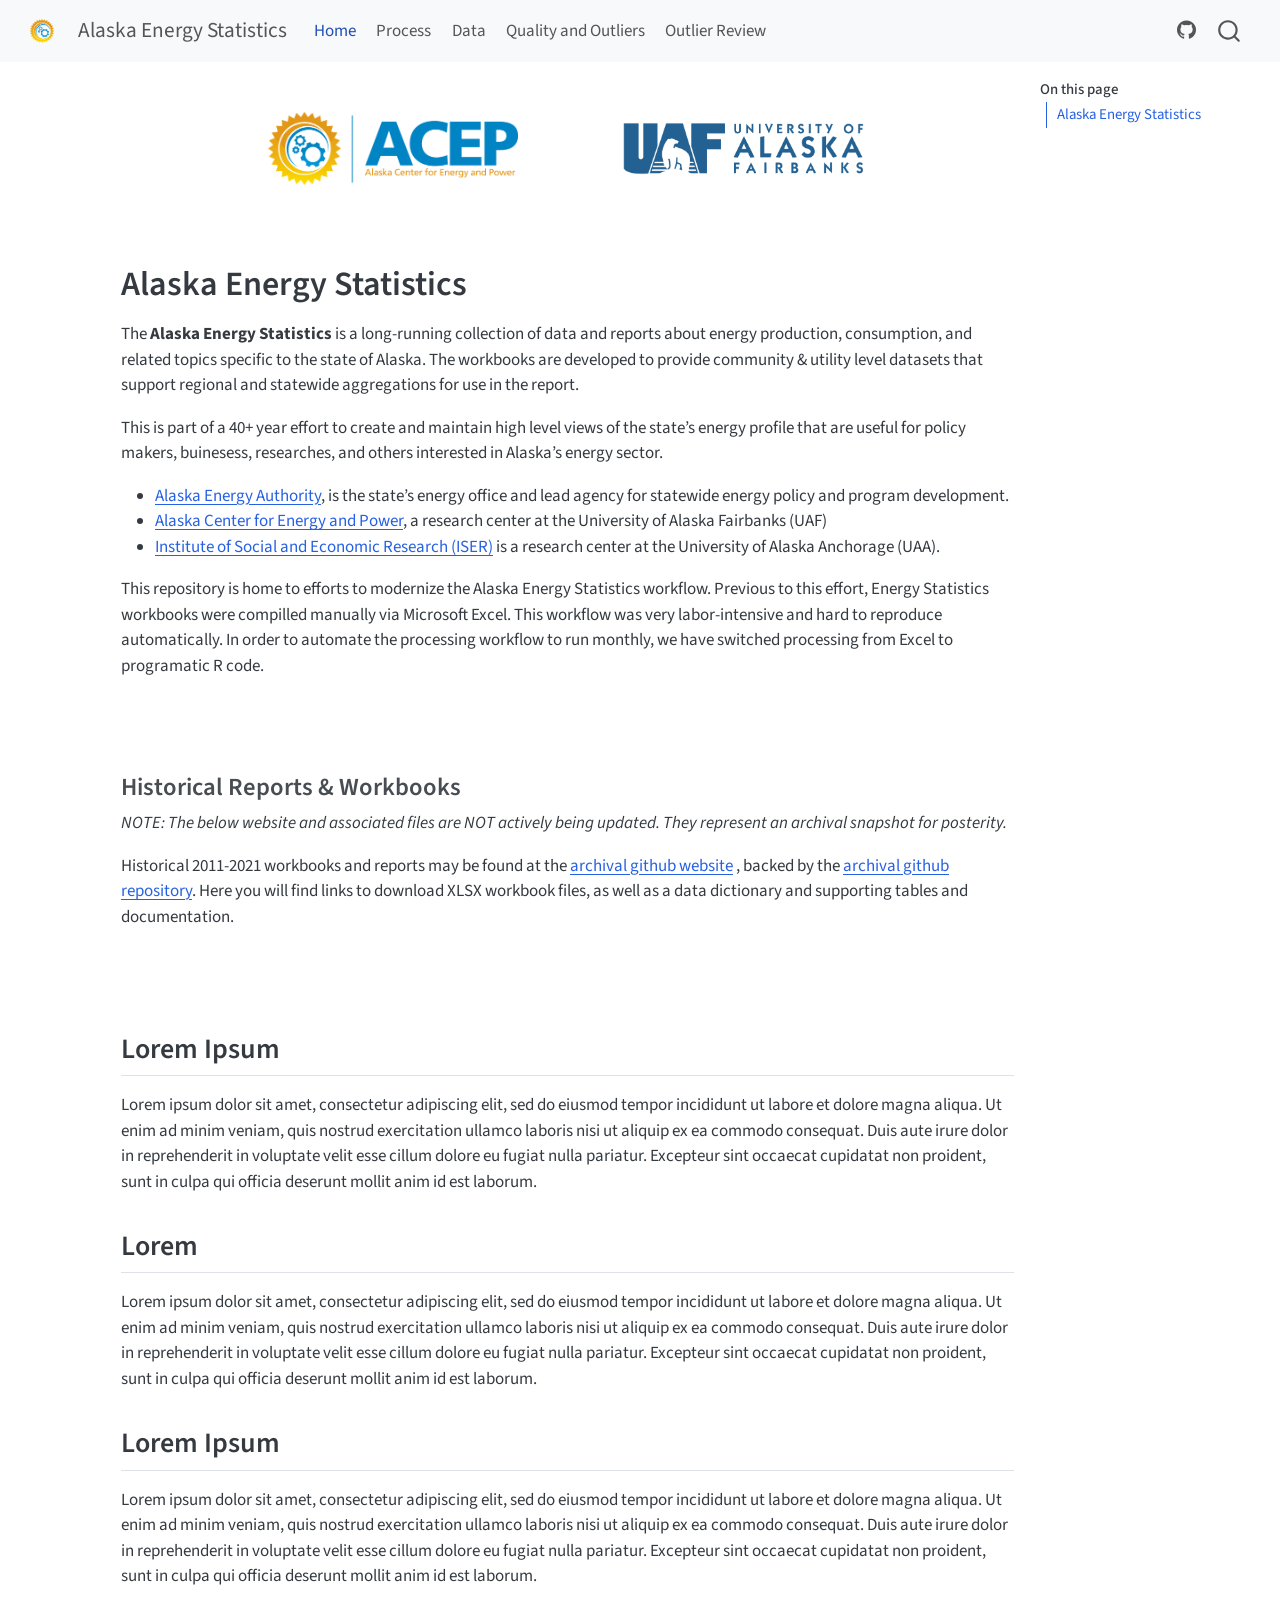
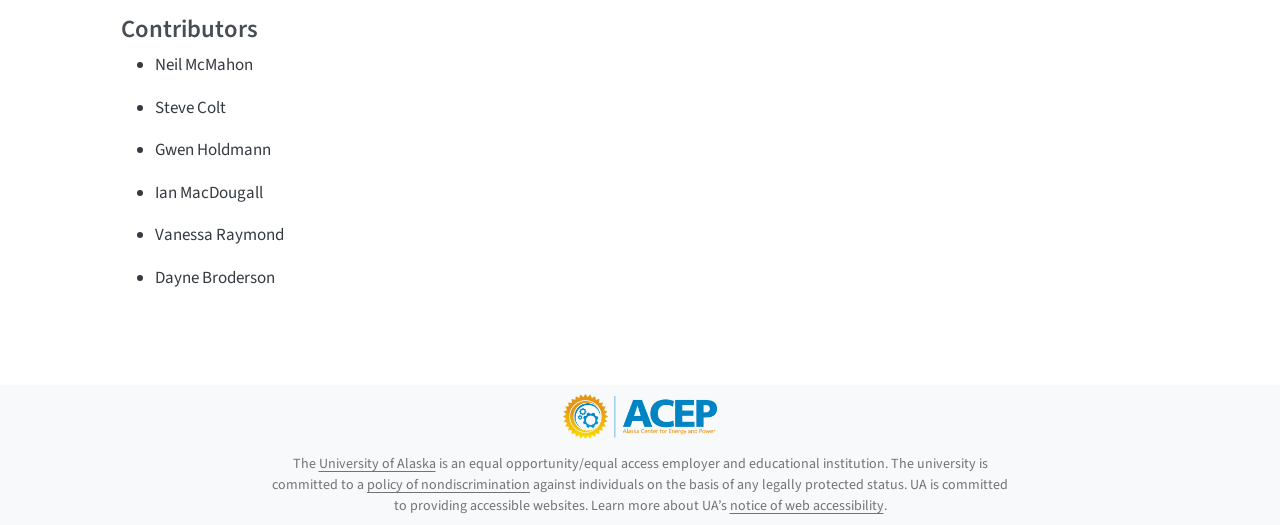
==== index.html @ 4572c3af "Built site for gh-pages" ====
<!DOCTYPE html>
<html xmlns="http://www.w3.org/1999/xhtml" lang="en" xml:lang="en"><head>

<meta charset="utf-8">
<meta name="generator" content="quarto-1.10.18">

<meta name="viewport" content="width=device-width, initial-scale=1.0, user-scalable=yes">


<title>Alaska Energy Statistics</title>
<style>
/* Default styles provided by pandoc.
** See https://pandoc.org/MANUAL.html#variables-for-html for config info.
*/
span.smallcaps{font-variant: small-caps;}
div.columns{display: flex; gap: 1.5em;}
div.column{flex: auto;}
@media screen {
div.columns{gap: min(4vw, 1.5em);}
div.column{overflow-x: auto;}
}
div.hanging-indent{margin-left: 1.5em; text-indent: -1.5em;}
ul.task-list{list-style: none;}
ul.task-list li input[type="checkbox"] {
  width: 0.8em;
  margin: 0 0.8em 0.2em -1em; /* quarto-specific, see https://github.com/quarto-dev/quarto-cli/issues/4556 */ 
  vertical-align: middle;
}
</style>


<script src="site_libs/quarto-nav/quarto-nav.js"></script>
<script src="site_libs/quarto-nav/headroom.min.js"></script>
<script src="site_libs/clipboard/clipboard.min.js"></script>
<script src="site_libs/quarto-search/autocomplete.umd.js"></script>
<script src="site_libs/quarto-search/fuse.min.js"></script>
<script src="site_libs/quarto-search/quarto-search.js"></script>
<meta name="quarto:offset" content="./">
<link href="./images/favicon.png" rel="icon" type="image/png">
<script src="site_libs/quarto-html/quarto.js" type="module"></script>
<script src="site_libs/quarto-html/tabsets/tabsets.js" type="module"></script>
<script src="site_libs/quarto-html/popper.min.js"></script>
<script src="site_libs/quarto-html/tippy.umd.min.js"></script>
<script src="site_libs/quarto-html/anchor.min.js"></script>
<link href="site_libs/quarto-html/tippy.css" rel="stylesheet">
<link href="site_libs/quarto-html/quarto-syntax-highlighting-64a204ab8560d761af7679ceaba22944.css" rel="stylesheet" id="quarto-text-highlighting-styles">
<script src="site_libs/bootstrap/bootstrap.min.js"></script>
<link href="site_libs/bootstrap/bootstrap-icons.css" rel="stylesheet">
<link href="site_libs/bootstrap/bootstrap-39f5b89c9ba49424164e1003a45898bf.min.css" rel="stylesheet" append-hash="true" id="quarto-bootstrap" data-mode="light">
<script id="quarto-search-options" type="application/json">{
  "location": "navbar",
  "copy-button": false,
  "collapse-after": 3,
  "panel-placement": "end",
  "type": "overlay",
  "limit": 50,
  "keyboard-shortcut": [
    "f",
    "/",
    "s"
  ],
  "show-item-context": false,
  "language": {
    "search-no-results-text": "No results",
    "search-matching-documents-text": "matching documents",
    "search-copy-link-title": "Copy link to search",
    "search-hide-matches-text": "Hide additional matches",
    "search-more-match-text": "more match in this document",
    "search-more-matches-text": "more matches in this document",
    "search-clear-button-title": "Clear",
    "search-text-placeholder": "",
    "search-detached-cancel-button-title": "Cancel",
    "search-submit-button-title": "Submit",
    "search-label": "Search"
  }
}</script>


<link rel="stylesheet" href="styles.css">
</head>

<body class="nav-fixed quarto-light">

<div id="quarto-search-results"></div>
  <header id="quarto-header" class="headroom fixed-top">
    <nav class="navbar navbar-expand-lg " data-bs-theme="dark">
      <div class="navbar-container container-fluid">
      <div class="navbar-brand-container mx-auto">
    <a href="./index.html" class="navbar-brand navbar-brand-logo">
    <img src="./images/acep_logo_cog.png" alt="" class="navbar-logo light-content">
    <img src="./images/acep_logo_cog.png" alt="" class="navbar-logo dark-content">
    </a>
    <a class="navbar-brand" href="./index.html">
    <span class="navbar-title">Alaska Energy Statistics</span>
    </a>
  </div>
            <div id="quarto-search" class="" title="Search"></div>
          <button class="navbar-toggler" type="button" data-bs-toggle="collapse" data-bs-target="#navbarCollapse" aria-controls="navbarCollapse" role="menu" aria-expanded="false" aria-label="Toggle navigation" onclick="if (window.quartoToggleHeadroom) { window.quartoToggleHeadroom(); }">
  <span class="navbar-toggler-icon"></span>
</button>
          <div class="collapse navbar-collapse" id="navbarCollapse">
            <ul class="navbar-nav navbar-nav-scroll me-auto">
  <li class="nav-item">
    <a class="nav-link active" href="./index.html" aria-current="page"> 
<span class="menu-text">Home</span></a>
  </li>  
  <li class="nav-item">
    <a class="nav-link" href="./process.html"> 
<span class="menu-text">Process</span></a>
  </li>  
  <li class="nav-item">
    <a class="nav-link" href="./data.html"> 
<span class="menu-text">Data</span></a>
  </li>  
  <li class="nav-item">
    <a class="nav-link" href="./quality_and_outliers.html"> 
<span class="menu-text">Quality and Outliers</span></a>
  </li>  
  <li class="nav-item">
    <a class="nav-link" href="./outlier_review.html"> 
<span class="menu-text">Outlier Review</span></a>
  </li>  
</ul>
            <ul class="navbar-nav navbar-nav-scroll ms-auto">
  <li class="nav-item compact">
    <a class="nav-link" href="https://github.com/acep-uaf/ak-energy-statistics"> <i class="bi bi-github" role="img" aria-label="GitHub">
</i> 
<span class="menu-text"></span></a>
  </li>  
</ul>
          </div> <!-- /navcollapse -->
            <div class="quarto-navbar-tools">
</div>
      </div> <!-- /container-fluid -->
    </nav>
</header>
<!-- content -->
<div id="quarto-content" class="quarto-container page-columns page-rows-contents page-layout-article page-navbar">
<!-- sidebar -->
<!-- margin-sidebar -->
    <div id="quarto-margin-sidebar" class="sidebar margin-sidebar">
        <nav id="TOC" role="doc-toc" class="toc-active">
    <h2 id="toc-title">On this page</h2>
   
  <ul>
  <li><a href="#alaska-energy-statistics" id="toc-alaska-energy-statistics" class="nav-link active" data-scroll-target="#alaska-energy-statistics">Alaska Energy Statistics</a>
  <ul class="collapse">
  <li><a href="#historical-reports-workbooks" id="toc-historical-reports-workbooks" class="nav-link" data-scroll-target="#historical-reports-workbooks">Historical Reports &amp; Workbooks</a></li>
  <li><a href="#lorem-ipsum" id="toc-lorem-ipsum" class="nav-link" data-scroll-target="#lorem-ipsum">Lorem Ipsum</a></li>
  <li><a href="#lorem" id="toc-lorem" class="nav-link" data-scroll-target="#lorem">Lorem</a></li>
  <li><a href="#lorem-ipsum-1" id="toc-lorem-ipsum-1" class="nav-link" data-scroll-target="#lorem-ipsum-1">Lorem Ipsum</a>
  <ul class="collapse">
  <li><a href="#contributors" id="toc-contributors" class="nav-link" data-scroll-target="#contributors">Contributors</a></li>
  </ul></li>
  </ul></li>
  </ul>
</nav>
    </div>
<!-- main -->
<main class="content" id="quarto-document-content"><header id="title-block-header" class="quarto-title-block"></header>




<!-- ---
title: "Alaska Energy Statistics"
# subtitle: "Energy Statistics"
--- -->
<!-- <center><a href="https://www.uaf.edu/acep/" target="_blank"><img src="images/acep_logo.png" alt="Alaska Center for Energy and Power logo" width="300px"/></a></center>
<br>
<center><a href="https://www.uaf.edu/" target="_blank"><img src="images/uaf_logo.png" alt="University of Alaska Fairbanks logo" width="300px"/></a></center> -->
<div style="display: flex; justify-content: center; align-items: center; gap: 100px; flex-wrap: wrap; margin: 20px 0;">
<a href="https://www.uaf.edu/acep/" target="_blank" style="display: inline-block; border: none; text-decoration: none;"><img src="images/acep_logo.png" alt="Alaska Center for Energy and Power logo" width="250px" style="display: block;"></a><a href="https://www.uaf.edu/" target="_blank" style="display: inline-block; border: none; text-decoration: none;"><img src="images/uaf_logo.png" alt="University of Alaska Fairbanks logo" width="250px" style="display: block;"></a>
</div>
<p><br></p>
<section id="alaska-energy-statistics" class="level1">
<h1>Alaska Energy Statistics</h1>
<p>The <strong>Alaska Energy Statistics</strong> is a long-running collection of data and reports about energy production, consumption, and related topics specific to the state of Alaska. The workbooks are developed to provide community &amp; utility level datasets that support regional and statewide aggregations for use in the report.</p>
<p>This is part of a 40+ year effort to create and maintain high level views of the state’s energy profile that are useful for policy makers, buinesess, researches, and others interested in Alaska’s energy sector.</p>
<ul>
<li><a href="https://www.akenergyauthority.org/">Alaska Energy Authority</a>, is the state’s energy office and lead agency for statewide energy policy and program development.</li>
<li><a href="https://uaf.edu/acep">Alaska Center for Energy and Power</a>, a research center at the University of Alaska Fairbanks (UAF)</li>
<li><a href="https://iseralaska.org/">Institute of Social and Economic Research (ISER)</a> is a research center at the University of Alaska Anchorage (UAA).</li>
</ul>
<p>This repository is home to efforts to modernize the Alaska Energy Statistics workflow. Previous to this effort, Energy Statistics workbooks were compilled manually via Microsoft Excel. This workflow was very labor-intensive and hard to reproduce automatically. In order to automate the processing workflow to run monthly, we have switched processing from Excel to programatic R code.</p>
<p><br> <br></p>
<section id="historical-reports-workbooks" class="level3">
<h3 class="anchored" data-anchor-id="historical-reports-workbooks">Historical Reports &amp; Workbooks</h3>
<p><em>NOTE: The below website and associated files are NOT actively being updated. They represent an archival snapshot for posterity.</em></p>
<p>Historical 2011-2021 workbooks and reports may be found at the <a href="https://acep-uaf.github.io/ak-energy-statistics-2011_2021/">archival github website</a> , backed by the <a href="https://github.com/acep-uaf/ak-energy-statistics-2011_2021">archival github repository</a>. Here you will find links to download XLSX workbook files, as well as a data dictionary and supporting tables and documentation.</p>
<p><br> <br></p>
</section>
<section id="lorem-ipsum" class="level2">
<h2 class="anchored" data-anchor-id="lorem-ipsum">Lorem Ipsum</h2>
<p>Lorem ipsum dolor sit amet, consectetur adipiscing elit, sed do eiusmod tempor incididunt ut labore et dolore magna aliqua. Ut enim ad minim veniam, quis nostrud exercitation ullamco laboris nisi ut aliquip ex ea commodo consequat. Duis aute irure dolor in reprehenderit in voluptate velit esse cillum dolore eu fugiat nulla pariatur. Excepteur sint occaecat cupidatat non proident, sunt in culpa qui officia deserunt mollit anim id est laborum.</p>
</section>
<section id="lorem" class="level2">
<h2 class="anchored" data-anchor-id="lorem">Lorem</h2>
<p>Lorem ipsum dolor sit amet, consectetur adipiscing elit, sed do eiusmod tempor incididunt ut labore et dolore magna aliqua. Ut enim ad minim veniam, quis nostrud exercitation ullamco laboris nisi ut aliquip ex ea commodo consequat. Duis aute irure dolor in reprehenderit in voluptate velit esse cillum dolore eu fugiat nulla pariatur. Excepteur sint occaecat cupidatat non proident, sunt in culpa qui officia deserunt mollit anim id est laborum.</p>
</section>
<section id="lorem-ipsum-1" class="level2">
<h2 class="anchored" data-anchor-id="lorem-ipsum-1">Lorem Ipsum</h2>
<p>Lorem ipsum dolor sit amet, consectetur adipiscing elit, sed do eiusmod tempor incididunt ut labore et dolore magna aliqua. Ut enim ad minim veniam, quis nostrud exercitation ullamco laboris nisi ut aliquip ex ea commodo consequat. Duis aute irure dolor in reprehenderit in voluptate velit esse cillum dolore eu fugiat nulla pariatur. Excepteur sint occaecat cupidatat non proident, sunt in culpa qui officia deserunt mollit anim id est laborum.</p>
<section id="contributors" class="level3">
<h3 class="anchored" data-anchor-id="contributors">Contributors</h3>
<ul>
<li><p>Neil McMahon</p></li>
<li><p>Steve Colt</p></li>
<li><p>Gwen Holdmann</p></li>
<li><p>Ian MacDougall</p></li>
<li><p>Vanessa Raymond</p></li>
<li><p>Dayne Broderson</p></li>
</ul>


</section>
</section>
</section>

</main> <!-- /main -->
<script id="quarto-html-after-body" type="application/javascript">
  window.document.addEventListener("DOMContentLoaded", function (event) {
    const icon = "";
    const anchorJS = new window.AnchorJS();
    anchorJS.options = {
      placement: 'right',
      icon: icon
    };
    anchorJS.add('.anchored');
    const isCodeAnnotation = (el) => {
      for (const clz of el.classList) {
        if (clz.startsWith('code-annotation-')) {                     
          return true;
        }
      }
      return false;
    }
    const onCopySuccess = function(e) {
      // button target
      const button = e.trigger;
      // don't keep focus
      button.blur();
      // flash "checked"
      button.classList.add('code-copy-button-checked');
      var currentTitle = button.getAttribute("title");
      button.setAttribute("title", "Copied!");
      let tooltip;
      if (window.bootstrap) {
        button.setAttribute("data-bs-toggle", "tooltip");
        button.setAttribute("data-bs-placement", "left");
        button.setAttribute("data-bs-title", "Copied!");
        tooltip = new bootstrap.Tooltip(button, 
          { trigger: "manual", 
            customClass: "code-copy-button-tooltip",
            offset: [0, -8]});
        tooltip.show();    
      }
      setTimeout(function() {
        if (tooltip) {
          tooltip.hide();
          button.removeAttribute("data-bs-title");
          button.removeAttribute("data-bs-toggle");
          button.removeAttribute("data-bs-placement");
        }
        button.setAttribute("title", currentTitle);
        button.classList.remove('code-copy-button-checked');
      }, 1000);
      // clear code selection
      e.clearSelection();
    }
    const getTextToCopy = function(trigger) {
      const outerScaffold = trigger.parentElement.cloneNode(true);
      const codeEl = outerScaffold.querySelector('code');
      for (const childEl of codeEl.children) {
        if (isCodeAnnotation(childEl)) {
          childEl.remove();
        }
      }
      return codeEl.innerText;
    }
    const clipboard = new window.ClipboardJS('.code-copy-button:not([data-in-quarto-modal])', {
      text: getTextToCopy
    });
    clipboard.on('success', onCopySuccess);
    if (window.document.getElementById('quarto-embedded-source-code-modal')) {
      const clipboardModal = new window.ClipboardJS('.code-copy-button[data-in-quarto-modal]', {
        text: getTextToCopy,
        container: window.document.getElementById('quarto-embedded-source-code-modal')
      });
      clipboardModal.on('success', onCopySuccess);
    }
      var localhostRegex = new RegExp(/^(?:http|https):\/\/localhost\:?[0-9]*\//);
      var mailtoRegex = new RegExp(/^mailto:/);
        var filterRegex = new RegExp("https:\/\/acep-uaf\.github\.io\/ak-energy-statistics\/");
      var isInternal = (href) => {
          return filterRegex.test(href) || localhostRegex.test(href) || mailtoRegex.test(href);
      }
      // Inspect non-navigation links and adorn them if external
     var links = window.document.querySelectorAll('a[href]:not(.nav-link):not(.navbar-brand):not(.toc-action):not(.sidebar-link):not(.sidebar-item-toggle):not(.pagination-link):not(.no-external):not([aria-hidden]):not(.dropdown-item):not(.quarto-navigation-tool):not(.about-link)');
      for (var i=0; i<links.length; i++) {
        const link = links[i];
        if (!isInternal(link.href)) {
          // undo the damage that might have been done by quarto-nav.js in the case of
          // links that we want to consider external
          if (link.dataset.originalHref !== undefined) {
            link.href = link.dataset.originalHref;
          }
        }
      }
    function tippyHover(el, contentFn, onTriggerFn, onUntriggerFn) {
      const config = {
        allowHTML: true,
        maxWidth: 500,
        delay: 100,
        arrow: false,
        appendTo: function(el) {
            return el.parentElement;
        },
        interactive: true,
        interactiveBorder: 10,
        theme: 'quarto',
        placement: 'bottom-start',
      };
      if (contentFn) {
        config.content = contentFn;
      }
      if (onTriggerFn) {
        config.onTrigger = onTriggerFn;
      }
      if (onUntriggerFn) {
        config.onUntrigger = onUntriggerFn;
      }
      window.tippy(el, config); 
    }
    const noterefs = window.document.querySelectorAll('a[role="doc-noteref"]');
    for (var i=0; i<noterefs.length; i++) {
      const ref = noterefs[i];
      tippyHover(ref, function() {
        // use id or data attribute instead here
        let href = ref.getAttribute('data-footnote-href') || ref.getAttribute('href');
        try { href = new URL(href).hash; } catch {}
        const id = href.replace(/^#\/?/, "");
        const note = window.document.getElementById(id);
        if (note) {
          return note.innerHTML;
        } else {
          return "";
        }
      });
    }
    const xrefs = window.document.querySelectorAll('a.quarto-xref');
    const processXRef = (id, note) => {
      // Strip column container classes
      const stripColumnClz = (el) => {
        el.classList.remove("page-full", "page-columns");
        if (el.children) {
          for (const child of el.children) {
            stripColumnClz(child);
          }
        }
      }
      stripColumnClz(note)
      if (id === null || id.startsWith('sec-')) {
        // Special case sections, only their first couple elements
        const container = document.createElement("div");
        if (note.children && note.children.length > 2) {
          container.appendChild(note.children[0].cloneNode(true));
          for (let i = 1; i < note.children.length; i++) {
            const child = note.children[i];
            if (child.tagName === "P" && child.innerText === "") {
              continue;
            } else {
              container.appendChild(child.cloneNode(true));
              break;
            }
          }
          if (window.Quarto?.typesetMath) {
            window.Quarto.typesetMath(container);
          }
          return container.innerHTML
        } else {
          if (window.Quarto?.typesetMath) {
            window.Quarto.typesetMath(note);
          }
          return note.innerHTML;
        }
      } else {
        // Remove any anchor links if they are present
        const anchorLink = note.querySelector('a.anchorjs-link');
        if (anchorLink) {
          anchorLink.remove();
        }
        if (window.Quarto?.typesetMath) {
          window.Quarto.typesetMath(note);
        }
        if (note.classList.contains("callout")) {
          return note.outerHTML;
        } else {
          return note.innerHTML;
        }
      }
    }
    for (var i=0; i<xrefs.length; i++) {
      const xref = xrefs[i];
      tippyHover(xref, undefined, function(instance) {
        instance.disable();
        let url = xref.getAttribute('href');
        let hash = undefined; 
        if (url.startsWith('#')) {
          hash = url;
        } else {
          try { hash = new URL(url).hash; } catch {}
        }
        if (hash) {
          const id = hash.replace(/^#\/?/, "");
          const note = window.document.getElementById(id);
          if (note !== null) {
            try {
              const html = processXRef(id, note.cloneNode(true));
              instance.setContent(html);
            } finally {
              instance.enable();
              instance.show();
            }
          } else {
            // See if we can fetch this
            fetch(url.split('#')[0])
            .then(res => res.text())
            .then(html => {
              const parser = new DOMParser();
              const htmlDoc = parser.parseFromString(html, "text/html");
              const note = htmlDoc.getElementById(id);
              if (note !== null) {
                const html = processXRef(id, note);
                instance.setContent(html);
              } 
            }).finally(() => {
              instance.enable();
              instance.show();
            });
          }
        } else {
          // See if we can fetch a full url (with no hash to target)
          // This is a special case and we should probably do some content thinning / targeting
          fetch(url)
          .then(res => res.text())
          .then(html => {
            const parser = new DOMParser();
            const htmlDoc = parser.parseFromString(html, "text/html");
            const note = htmlDoc.querySelector('main.content');
            if (note !== null) {
              // This should only happen for chapter cross references
              // (since there is no id in the URL)
              // remove the first header
              if (note.children.length > 0 && note.children[0].tagName === "HEADER") {
                note.children[0].remove();
              }
              const html = processXRef(null, note);
              instance.setContent(html);
            } 
          }).finally(() => {
            instance.enable();
            instance.show();
          });
        }
      }, function(instance) {
      });
    }
        let selectedAnnoteEl;
        const selectorForAnnotation = ( cell, annotation) => {
          let cellAttr = 'data-code-cell="' + cell + '"';
          let lineAttr = 'data-code-annotation="' +  annotation + '"';
          const selector = 'span[' + cellAttr + '][' + lineAttr + ']';
          return selector;
        }
        const selectCodeLines = (annoteEl) => {
          const doc = window.document;
          const targetCell = annoteEl.getAttribute("data-target-cell");
          const targetAnnotation = annoteEl.getAttribute("data-target-annotation");
          const annoteSpan = window.document.querySelector(selectorForAnnotation(targetCell, targetAnnotation));
          const lines = annoteSpan.getAttribute("data-code-lines").split(",");
          const lineIds = lines.map((line) => {
            return targetCell + "-" + line;
          })
          let top = null;
          let height = null;
          let parent = null;
          if (lineIds.length > 0) {
              //compute the position of the single el (top and bottom and make a div)
              const el = window.document.getElementById(lineIds[0]);
              top = el.offsetTop;
              height = el.offsetHeight;
              parent = el.parentElement.parentElement;
            if (lineIds.length > 1) {
              const lastEl = window.document.getElementById(lineIds[lineIds.length - 1]);
              const bottom = lastEl.offsetTop + lastEl.offsetHeight;
              height = bottom - top;
            }
            if (top !== null && height !== null && parent !== null) {
              // cook up a div (if necessary) and position it 
              let div = window.document.getElementById("code-annotation-line-highlight");
              if (div === null) {
                div = window.document.createElement("div");
                div.setAttribute("id", "code-annotation-line-highlight");
                div.style.position = 'absolute';
                parent.appendChild(div);
              }
              div.style.top = top - 2 + "px";
              div.style.height = height + 4 + "px";
              div.style.left = 0;
              let gutterDiv = window.document.getElementById("code-annotation-line-highlight-gutter");
              if (gutterDiv === null) {
                gutterDiv = window.document.createElement("div");
                gutterDiv.setAttribute("id", "code-annotation-line-highlight-gutter");
                gutterDiv.style.position = 'absolute';
                const codeCell = window.document.getElementById(targetCell);
                const gutter = codeCell.querySelector('.code-annotation-gutter');
                gutter.appendChild(gutterDiv);
              }
              gutterDiv.style.top = top - 2 + "px";
              gutterDiv.style.height = height + 4 + "px";
            }
            selectedAnnoteEl = annoteEl;
          }
        };
        const unselectCodeLines = () => {
          const elementsIds = ["code-annotation-line-highlight", "code-annotation-line-highlight-gutter"];
          elementsIds.forEach((elId) => {
            const div = window.document.getElementById(elId);
            if (div) {
              div.remove();
            }
          });
          selectedAnnoteEl = undefined;
        };
          // Handle positioning of the toggle
      window.addEventListener(
        "resize",
        throttle(() => {
          elRect = undefined;
          if (selectedAnnoteEl) {
            selectCodeLines(selectedAnnoteEl);
          }
        }, 10)
      );
      function throttle(fn, ms) {
      let throttle = false;
      let timer;
        return (...args) => {
          if(!throttle) { // first call gets through
              fn.apply(this, args);
              throttle = true;
          } else { // all the others get throttled
              if(timer) clearTimeout(timer); // cancel #2
              timer = setTimeout(() => {
                fn.apply(this, args);
                timer = throttle = false;
              }, ms);
          }
        };
      }
        // Attach click handler to the DT
        const annoteDls = window.document.querySelectorAll('dt[data-target-cell]');
        for (const annoteDlNode of annoteDls) {
          annoteDlNode.addEventListener('click', (event) => {
            const clickedEl = event.target;
            if (clickedEl !== selectedAnnoteEl) {
              unselectCodeLines();
              const activeEl = window.document.querySelector('dt[data-target-cell].code-annotation-active');
              if (activeEl) {
                activeEl.classList.remove('code-annotation-active');
              }
              selectCodeLines(clickedEl);
              clickedEl.classList.add('code-annotation-active');
            } else {
              // Unselect the line
              unselectCodeLines();
              clickedEl.classList.remove('code-annotation-active');
            }
          });
        }
    const findCites = (el) => {
      const parentEl = el.parentElement;
      if (parentEl) {
        const cites = parentEl.dataset.cites;
        if (cites) {
          return {
            el,
            cites: cites.split(' ')
          };
        } else {
          return findCites(el.parentElement)
        }
      } else {
        return undefined;
      }
    };
    var bibliorefs = window.document.querySelectorAll('a[role="doc-biblioref"]');
    for (var i=0; i<bibliorefs.length; i++) {
      const ref = bibliorefs[i];
      const citeInfo = findCites(ref);
      if (citeInfo) {
        tippyHover(citeInfo.el, function() {
          var popup = window.document.createElement('div');
          citeInfo.cites.forEach(function(cite) {
            var citeDiv = window.document.createElement('div');
            citeDiv.classList.add('hanging-indent');
            citeDiv.classList.add('csl-entry');
            var biblioDiv = window.document.getElementById('ref-' + cite);
            if (biblioDiv) {
              citeDiv.innerHTML = biblioDiv.innerHTML;
            }
            popup.appendChild(citeDiv);
          });
          return popup.innerHTML;
        });
      }
    }
  });
  </script>
</div> <!-- /content -->
<footer class="footer">
  <div class="nav-footer">
    <div class="nav-footer-left">
      &nbsp;
    </div>   
    <div class="nav-footer-center">
<div style="margin-bottom: 15px;">
<p><a href="https://www.uaf.edu/acep/" target="_blank"> <img src="images/acep_logo.png" alt="ACEP Logo" style="height: 45px; display: inline-block;"> </a></p>
</div>
<p>The <a href="https://www.alaska.edu/alaska/">University of Alaska</a> is an equal opportunity/equal access employer and educational institution. The university is committed to a <a href="https://www.alaska.edu/nondiscrimination/">policy of nondiscrimination</a> against individuals on the basis of any legally protected status. UA is committed to providing accessible websites. Learn more about UA’s <a href="https://www.alaska.edu/webaccessibility/?pk_vid=81df806589ed5ce517842767050a30e1">notice of web accessibility</a>.</p>
</div>
    <div class="nav-footer-right">
      &nbsp;
    </div>
  </div>
</footer>




</body></html>
---- site_libs/quarto-html/tippy.css ----
.tippy-box[data-animation=fade][data-state=hidden]{opacity:0}[data-tippy-root]{max-width:calc(100vw - 10px)}.tippy-box{position:relative;background-color:#333;color:#fff;border-radius:4px;font-size:14px;line-height:1.4;white-space:normal;outline:0;transition-property:transform,visibility,opacity}.tippy-box[data-placement^=top]>.tippy-arrow{bottom:0}.tippy-box[data-placement^=top]>.tippy-arrow:before{bottom:-7px;left:0;border-width:8px 8px 0;border-top-color:initial;transform-origin:center top}.tippy-box[data-placement^=bottom]>.tippy-arrow{top:0}.tippy-box[data-placement^=bottom]>.tippy-arrow:before{top:-7px;left:0;border-width:0 8px 8px;border-bottom-color:initial;transform-origin:center bottom}.tippy-box[data-placement^=left]>.tippy-arrow{right:0}.tippy-box[data-placement^=left]>.tippy-arrow:before{border-width:8px 0 8px 8px;border-left-color:initial;right:-7px;transform-origin:center left}.tippy-box[data-placement^=right]>.tippy-arrow{left:0}.tippy-box[data-placement^=right]>.tippy-arrow:before{left:-7px;border-width:8px 8px 8px 0;border-right-color:initial;transform-origin:center right}.tippy-box[data-inertia][data-state=visible]{transition-timing-function:cubic-bezier(.54,1.5,.38,1.11)}.tippy-arrow{width:16px;height:16px;color:#333}.tippy-arrow:before{content:"";position:absolute;border-color:transparent;border-style:solid}.tippy-content{position:relative;padding:5px 9px;z-index:1}
---- site_libs/quarto-html/quarto-syntax-highlighting-64a204ab8560d761af7679ceaba22944.css ----
/* quarto syntax highlight colors */
:root {
  --quarto-hl-ot-color: #003B4F;
  --quarto-hl-at-color: #657422;
  --quarto-hl-ss-color: #20794D;
  --quarto-hl-an-color: #5E5E5E;
  --quarto-hl-fu-color: #4758AB;
  --quarto-hl-st-color: #20794D;
  --quarto-hl-cf-color: #003B4F;
  --quarto-hl-op-color: #5E5E5E;
  --quarto-hl-er-color: #AD0000;
  --quarto-hl-bn-color: #AD0000;
  --quarto-hl-al-color: #AD0000;
  --quarto-hl-va-color: #111111;
  --quarto-hl-bu-color: inherit;
  --quarto-hl-ex-color: inherit;
  --quarto-hl-pp-color: #AD0000;
  --quarto-hl-in-color: #5E5E5E;
  --quarto-hl-vs-color: #20794D;
  --quarto-hl-wa-color: #5E5E5E;
  --quarto-hl-do-color: #5E5E5E;
  --quarto-hl-im-color: #00769E;
  --quarto-hl-ch-color: #20794D;
  --quarto-hl-dt-color: #AD0000;
  --quarto-hl-fl-color: #AD0000;
  --quarto-hl-co-color: #5E5E5E;
  --quarto-hl-cv-color: #5E5E5E;
  --quarto-hl-cn-color: #8f5902;
  --quarto-hl-sc-color: #5E5E5E;
  --quarto-hl-dv-color: #AD0000;
  --quarto-hl-kw-color: #003B4F;
}

/* other quarto variables */
:root {
  --quarto-font-monospace: SFMono-Regular, Menlo, Monaco, Consolas, "Liberation Mono", "Courier New", monospace;
}

/* syntax highlight based on Pandoc's rules */
pre > code.sourceCode > span {
  color: #003B4F;
}

code.sourceCode > span {
  color: #003B4F;
}

div.sourceCode,
div.sourceCode pre.sourceCode {
  color: #003B4F;
}

/* Normal */
code span {
  color: #003B4F;
}

/* Alert */
code span.al {
  color: #AD0000;
  font-style: inherit;
}

/* Annotation */
code span.an {
  color: #5E5E5E;
  font-style: inherit;
}

/* Attribute */
code span.at {
  color: #657422;
  font-style: inherit;
}

/* BaseN */
code span.bn {
  color: #AD0000;
  font-style: inherit;
}

/* BuiltIn */
code span.bu {
  font-style: inherit;
}

/* ControlFlow */
code span.cf {
  color: #003B4F;
  font-weight: bold;
  font-style: inherit;
}

/* Char */
code span.ch {
  color: #20794D;
  font-style: inherit;
}

/* Constant */
code span.cn {
  color: #8f5902;
  font-style: inherit;
}

/* Comment */
code span.co {
  color: #5E5E5E;
  font-style: inherit;
}

/* CommentVar */
code span.cv {
  color: #5E5E5E;
  font-style: italic;
}

/* Documentation */
code span.do {
  color: #5E5E5E;
  font-style: italic;
}

/* DataType */
code span.dt {
  color: #AD0000;
  font-style: inherit;
}

/* DecVal */
code span.dv {
  color: #AD0000;
  font-style: inherit;
}

/* Error */
code span.er {
  color: #AD0000;
  font-style: inherit;
}

/* Extension */
code span.ex {
  font-style: inherit;
}

/* Float */
code span.fl {
  color: #AD0000;
  font-style: inherit;
}

/* Function */
code span.fu {
  color: #4758AB;
  font-style: inherit;
}

/* Import */
code span.im {
  color: #00769E;
  font-style: inherit;
}

/* Information */
code span.in {
  color: #5E5E5E;
  font-style: inherit;
}

/* Keyword */
code span.kw {
  color: #003B4F;
  font-weight: bold;
  font-style: inherit;
}

/* Operator */
code span.op {
  color: #5E5E5E;
  font-style: inherit;
}

/* Other */
code span.ot {
  color: #003B4F;
  font-style: inherit;
}

/* Preprocessor */
code span.pp {
  color: #AD0000;
  font-style: inherit;
}

/* SpecialChar */
code span.sc {
  color: #5E5E5E;
  font-style: inherit;
}

/* SpecialString */
code span.ss {
  color: #20794D;
  font-style: inherit;
}

/* String */
code span.st {
  color: #20794D;
  font-style: inherit;
}

/* Variable */
code span.va {
  color: #111111;
  font-style: inherit;
}

/* VerbatimString */
code span.vs {
  color: #20794D;
  font-style: inherit;
}

/* Warning */
code span.wa {
  color: #5E5E5E;
  font-style: italic;
}

.prevent-inlining {
  content: "</";
}

/*# sourceMappingURL=9d8d5bb603a83b8298b89080a598c93b.css.map */
---- styles.css ----
.navbar-logo {
  padding-right: 20px; /* Adjust this value (e.g., 10px, 20px) to your liking */
}



/* Widen the center column in the footer */
.nav-footer-center {
  flex: 0 0 60% !important;
  max-width: 60% !important;
  text-align: center;
}

/* Shrink the left and right columns in the footer */
.nav-footer-left,
.nav-footer-right {
  flex: 0 0 20% !important;
  max-width: 20% !important;
}
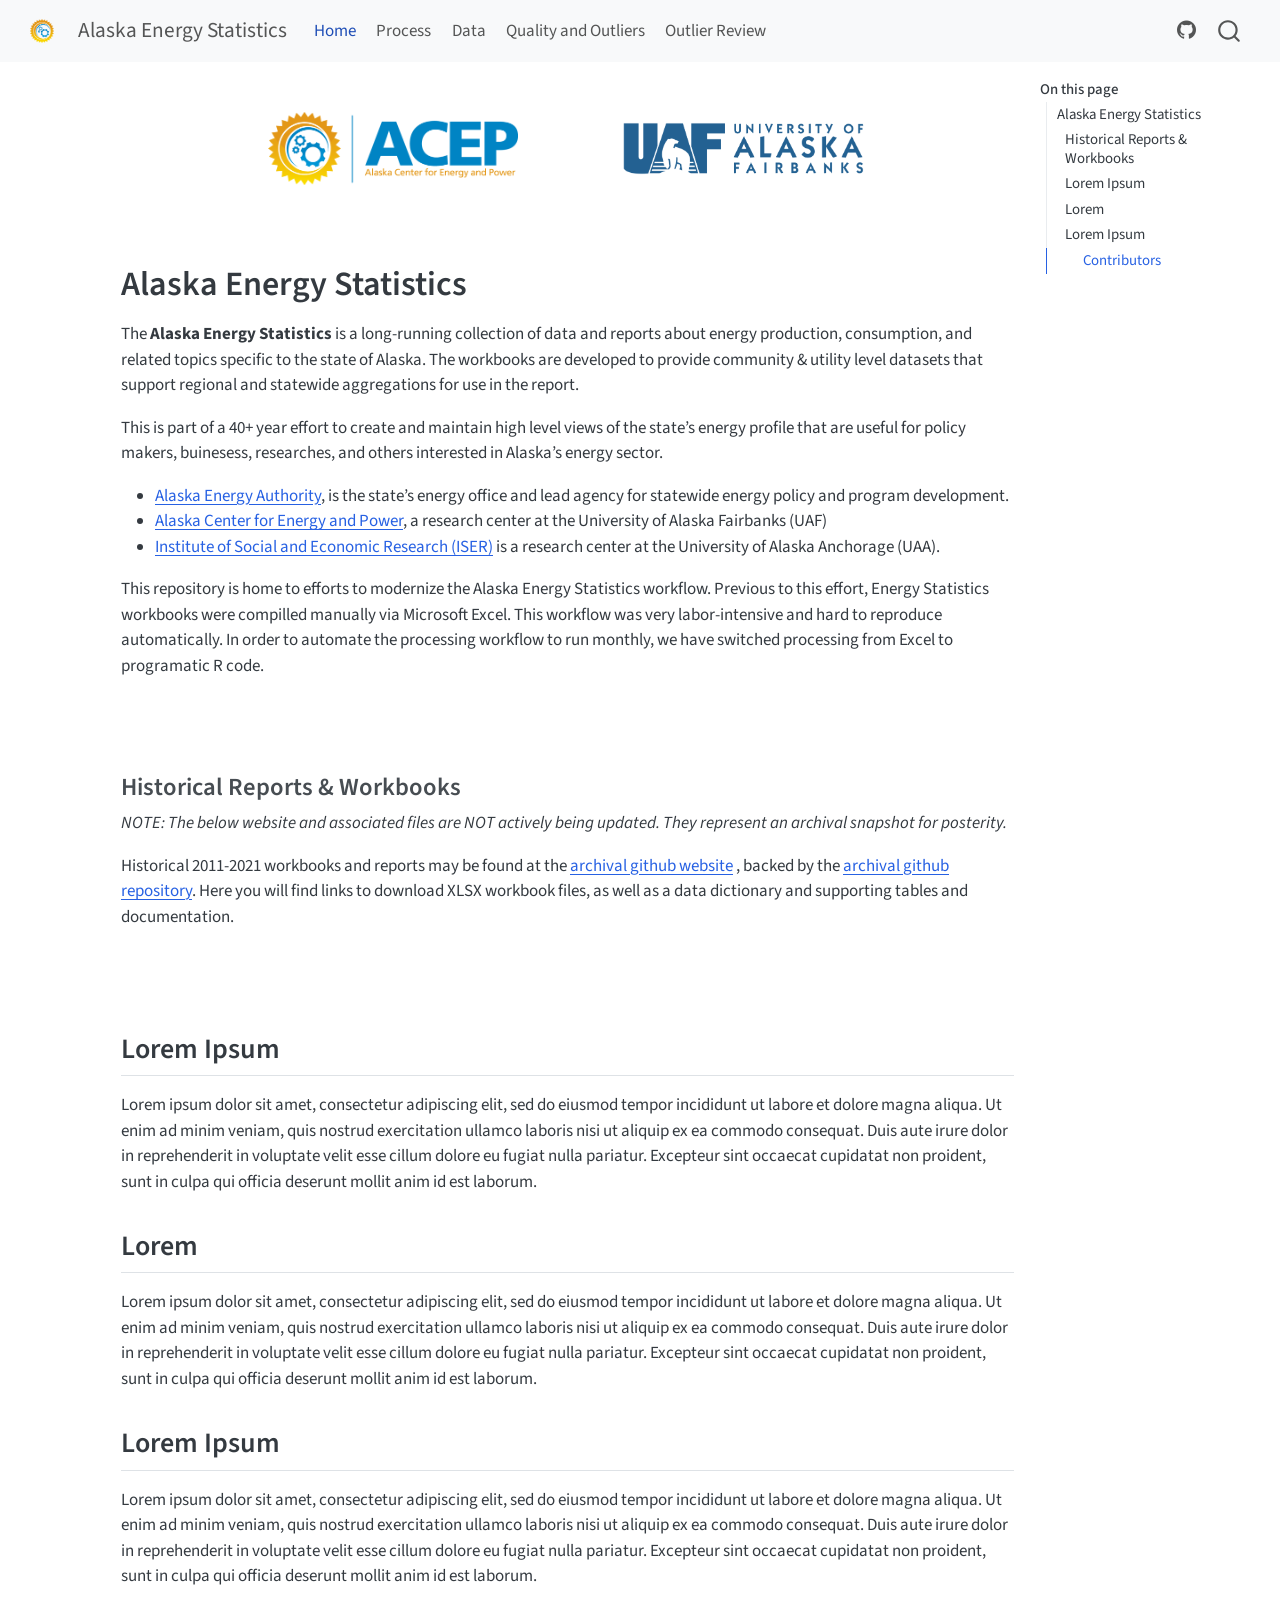
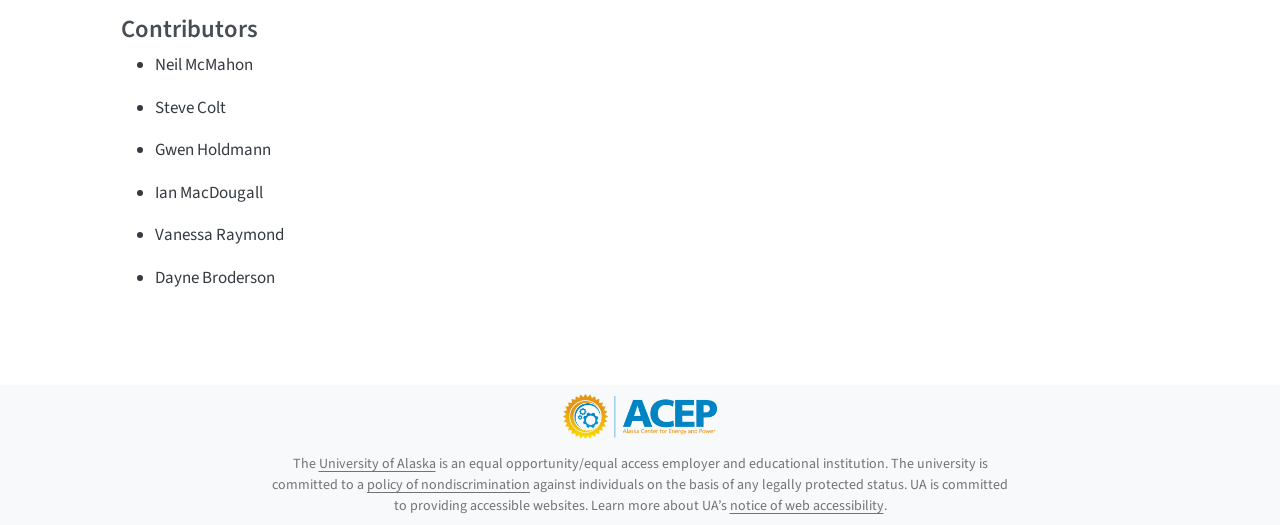
==== commit c353752b: "Built site for gh-pages" ====
--- a/index.html
+++ b/index.html
@@ -2,7 +2,7 @@
 <html xmlns="http://www.w3.org/1999/xhtml" lang="en" xml:lang="en"><head>
 
 <meta charset="utf-8">
-<meta name="generator" content="quarto-1.10.18">
+<meta name="generator" content="quarto-1.11.9">
 
 <meta name="viewport" content="width=device-width, initial-scale=1.0, user-scalable=yes">
 
@@ -39,14 +39,15 @@
 <link href="./images/favicon.png" rel="icon" type="image/png">
 <script src="site_libs/quarto-html/quarto.js" type="module"></script>
 <script src="site_libs/quarto-html/tabsets/tabsets.js" type="module"></script>
+<script src="site_libs/quarto-html/scrollable-regions/scrollable-regions.js" type="module"></script>
 <script src="site_libs/quarto-html/popper.min.js"></script>
 <script src="site_libs/quarto-html/tippy.umd.min.js"></script>
 <script src="site_libs/quarto-html/anchor.min.js"></script>
 <link href="site_libs/quarto-html/tippy.css" rel="stylesheet">
-<link href="site_libs/quarto-html/quarto-syntax-highlighting-64a204ab8560d761af7679ceaba22944.css" rel="stylesheet" id="quarto-text-highlighting-styles">
+<link href="site_libs/quarto-html/quarto-syntax-highlighting-63b5708e65d6cd79cd7618c58d0c21e7.css" rel="stylesheet" id="quarto-text-highlighting-styles">
 <script src="site_libs/bootstrap/bootstrap.min.js"></script>
 <link href="site_libs/bootstrap/bootstrap-icons.css" rel="stylesheet">
-<link href="site_libs/bootstrap/bootstrap-39f5b89c9ba49424164e1003a45898bf.min.css" rel="stylesheet" append-hash="true" id="quarto-bootstrap" data-mode="light">
+<link href="site_libs/bootstrap/bootstrap-15e148191fdf7634db3c3e8212948d60.min.css" rel="stylesheet" append-hash="true" id="quarto-bootstrap" data-mode="light">
 <script id="quarto-search-options" type="application/json">{
   "location": "navbar",
   "copy-button": false,
@@ -79,11 +80,11 @@
 <link rel="stylesheet" href="styles.css">
 </head>
 
-<body class="nav-fixed quarto-light">
+<body class="nav-fixed quarto-light"><a id="quarto-skip-link" class="visually-hidden-focusable" href="#quarto-document-content">Skip to main content</a>
 
 <div id="quarto-search-results"></div>
   <header id="quarto-header" class="headroom fixed-top">
-    <nav class="navbar navbar-expand-lg " data-bs-theme="dark">
+    <nav class="navbar navbar-expand-lg " data-bs-theme="dark" aria-label="Site">
       <div class="navbar-container container-fluid">
       <div class="navbar-brand-container mx-auto">
     <a href="./index.html" class="navbar-brand navbar-brand-logo">
@@ -94,8 +95,7 @@
     <span class="navbar-title">Alaska Energy Statistics</span>
     </a>
   </div>
-            <div id="quarto-search" class="" title="Search"></div>
-          <button class="navbar-toggler" type="button" data-bs-toggle="collapse" data-bs-target="#navbarCollapse" aria-controls="navbarCollapse" role="menu" aria-expanded="false" aria-label="Toggle navigation" onclick="if (window.quartoToggleHeadroom) { window.quartoToggleHeadroom(); }">
+          <button class="navbar-toggler" type="button" data-bs-toggle="collapse" data-bs-target="#navbarCollapse" aria-controls="navbarCollapse" aria-expanded="false" aria-label="Toggle navigation" onclick="if (window.quartoToggleHeadroom) { window.quartoToggleHeadroom(); }">
   <span class="navbar-toggler-icon"></span>
 </button>
           <div class="collapse navbar-collapse" id="navbarCollapse">
@@ -131,6 +131,7 @@
           </div> <!-- /navcollapse -->
             <div class="quarto-navbar-tools">
 </div>
+            <div id="quarto-search" class="" title="Search"></div>
       </div> <!-- /container-fluid -->
     </nav>
 </header>
@@ -139,7 +140,7 @@
 <!-- sidebar -->
 <!-- margin-sidebar -->
     <div id="quarto-margin-sidebar" class="sidebar margin-sidebar">
-        <nav id="TOC" role="doc-toc" class="toc-active">
+        <nav id="TOC" role="doc-toc" aria-labelledby="toc-title" class="toc-active">
     <h2 id="toc-title">On this page</h2>
    
   <ul>
@@ -157,7 +158,7 @@
 </nav>
     </div>
 <!-- main -->
-<main class="content" id="quarto-document-content"><header id="title-block-header" class="quarto-title-block"></header>
+<main class="content" id="quarto-document-content" tabindex="-1"><header id="title-block-header" class="quarto-title-block"></header>
 
 
 
@@ -296,7 +297,8 @@
           return filterRegex.test(href) || localhostRegex.test(href) || mailtoRegex.test(href);
       }
       // Inspect non-navigation links and adorn them if external
-     var links = window.document.querySelectorAll('a[href]:not(.nav-link):not(.navbar-brand):not(.toc-action):not(.sidebar-link):not(.sidebar-item-toggle):not(.pagination-link):not(.no-external):not([aria-hidden]):not(.dropdown-item):not(.quarto-navigation-tool):not(.about-link)');
+      window.quartoDecorateExternalLinks = function (root) {
+     var links = (root || window.document).querySelectorAll('a[href]:not(.nav-link):not(.navbar-brand):not(.toc-action):not(.sidebar-link):not(.sidebar-item-toggle):not(.pagination-link):not(.no-external):not([aria-hidden]):not(.dropdown-item):not(.quarto-navigation-tool):not(.about-link)');
       for (var i=0; i<links.length; i++) {
         const link = links[i];
         if (!isInternal(link.href)) {
@@ -305,8 +307,69 @@
           if (link.dataset.originalHref !== undefined) {
             link.href = link.dataset.originalHref;
           }
-        }
-      }
+          if (!link.classList.contains('no-external-icon')) {
+          }
+        }
+      }
+      };
+      window.quartoDecorateExternalLinks(window.document);
+    // Esc closes the popup (WCAG 1.4.13) and focus leaving both trigger and
+    // popup closes it (WCAG 2.4.11); tippy handles neither for interactive popups.
+    const hideOnEscAndFocusOut = {
+      name: 'hideOnEscAndFocusOut',
+      defaultValue: true,
+      fn(instance) {
+        const dismiss = () => {
+          // A show scheduled by the trigger delay would otherwise reopen it
+          instance.clearDelayTimeouts();
+          instance.hide();
+        };
+        const onKeyDown = (event) => {
+          if (event.key !== 'Escape') {
+            return;
+          }
+          // Keep Esc from also reaching page handlers (e.g. reveal.js overview),
+          // except an open reveal.js slide menu, which Esc should close too.
+          // The menu handles keys only when its keyboard option is on.
+          const menuHandlesEsc = window.Reveal?.getPlugin?.('menu')?.isOpen() &&
+            window.Reveal.getConfig().menu?.keyboard !== false;
+          if (!menuHandlesEsc) {
+            event.stopPropagation();
+          }
+          if (instance.popper.contains(window.document.activeElement)) {
+            // Disabled while refocusing so the focus trigger does not reopen it
+            instance.disable();
+            instance.reference.focus();
+            instance.enable();
+          }
+          dismiss();
+        };
+        const onFocusOut = (event) => {
+          const target = event.relatedTarget;
+          if (target && !instance.reference.contains(target) &&
+              !instance.popper.contains(target)) {
+            dismiss();
+          }
+        };
+        // On the trigger too: a click trigger (code-annotations: select) has no
+        // blur handling. Attached for the instance's lifetime so leaving the
+        // trigger also cancels a show still pending on the trigger delay.
+        instance.reference.addEventListener('focusout', onFocusOut);
+        return {
+          onShow() {
+            window.document.addEventListener('keydown', onKeyDown, true);
+            instance.popper.addEventListener('focusout', onFocusOut);
+          },
+          onHide() {
+            window.document.removeEventListener('keydown', onKeyDown, true);
+            instance.popper.removeEventListener('focusout', onFocusOut);
+          },
+          onDestroy() {
+            instance.reference.removeEventListener('focusout', onFocusOut);
+          },
+        };
+      },
+    };
     function tippyHover(el, contentFn, onTriggerFn, onUntriggerFn) {
       const config = {
         allowHTML: true,
@@ -320,6 +383,7 @@
         interactiveBorder: 10,
         theme: 'quarto',
         placement: 'bottom-start',
+        plugins: [hideOnEscAndFocusOut],
       };
       if (contentFn) {
         config.content = contentFn;
@@ -482,44 +546,54 @@
           const lineIds = lines.map((line) => {
             return targetCell + "-" + line;
           })
-          let top = null;
-          let height = null;
-          let parent = null;
+          // Each band is positioned against its own containing block, which is
+          // not the offsetParent of the lines, so place it from client rects.
+          const placeBand = (band, firstEl, lastEl, codeBlock) => {
+            const container = band.offsetParent;
+            if (container === null) {
+              return;
+            }
+            const containerRect = container.getBoundingClientRect();
+            // Reveal.js scales slides with a transform, so convert client
+            // pixels back to the CSS pixels of the container.
+            const scale = containerRect.height / container.offsetHeight || 1;
+            const firstRect = firstEl.getBoundingClientRect();
+            const lastRect = lastEl.getBoundingClientRect();
+            const top = (firstRect.top - containerRect.top) / scale - container.clientTop + container.scrollTop;
+            const height = (lastRect.bottom - firstRect.top) / scale;
+            band.style.top = top - 2 + "px";
+            band.style.height = height + 4 + "px";
+            if (codeBlock) {
+              // Without the copy button wrapper, the containing block is wider
+              // than the code block, so span the code block explicitly.
+              const blockRect = codeBlock.getBoundingClientRect();
+              band.style.left = (blockRect.left - containerRect.left) / scale - container.clientLeft + container.scrollLeft + "px";
+              band.style.width = blockRect.width / scale + "px";
+            }
+          };
           if (lineIds.length > 0) {
-              //compute the position of the single el (top and bottom and make a div)
-              const el = window.document.getElementById(lineIds[0]);
-              top = el.offsetTop;
-              height = el.offsetHeight;
-              parent = el.parentElement.parentElement;
-            if (lineIds.length > 1) {
-              const lastEl = window.document.getElementById(lineIds[lineIds.length - 1]);
-              const bottom = lastEl.offsetTop + lastEl.offsetHeight;
-              height = bottom - top;
-            }
-            if (top !== null && height !== null && parent !== null) {
-              // cook up a div (if necessary) and position it 
-              let div = window.document.getElementById("code-annotation-line-highlight");
-              if (div === null) {
-                div = window.document.createElement("div");
-                div.setAttribute("id", "code-annotation-line-highlight");
-                div.style.position = 'absolute';
-                parent.appendChild(div);
-              }
-              div.style.top = top - 2 + "px";
-              div.style.height = height + 4 + "px";
-              div.style.left = 0;
-              let gutterDiv = window.document.getElementById("code-annotation-line-highlight-gutter");
-              if (gutterDiv === null) {
-                gutterDiv = window.document.createElement("div");
-                gutterDiv.setAttribute("id", "code-annotation-line-highlight-gutter");
-                gutterDiv.style.position = 'absolute';
-                const codeCell = window.document.getElementById(targetCell);
-                const gutter = codeCell.querySelector('.code-annotation-gutter');
-                gutter.appendChild(gutterDiv);
-              }
-              gutterDiv.style.top = top - 2 + "px";
-              gutterDiv.style.height = height + 4 + "px";
-            }
+            const el = window.document.getElementById(lineIds[0]);
+            const lastEl = window.document.getElementById(lineIds[lineIds.length - 1]);
+            const parent = el.parentElement.parentElement;
+            // cook up a div (if necessary) and position it
+            let div = window.document.getElementById("code-annotation-line-highlight");
+            if (div === null) {
+              div = window.document.createElement("div");
+              div.setAttribute("id", "code-annotation-line-highlight");
+              div.style.position = 'absolute';
+              parent.appendChild(div);
+            }
+            placeBand(div, el, lastEl, parent.closest("div.sourceCode") || parent);
+            let gutterDiv = window.document.getElementById("code-annotation-line-highlight-gutter");
+            if (gutterDiv === null) {
+              gutterDiv = window.document.createElement("div");
+              gutterDiv.setAttribute("id", "code-annotation-line-highlight-gutter");
+              gutterDiv.style.position = 'absolute';
+              const codeCell = window.document.getElementById(targetCell);
+              const gutter = codeCell.querySelector('.code-annotation-gutter');
+              gutter.appendChild(gutterDiv);
+            }
+            placeBand(gutterDiv, el, lastEl);
             selectedAnnoteEl = annoteEl;
           }
         };
@@ -617,6 +691,9 @@
       }
     }
   });
+  </script>
+  <script type="application/javascript">
+  window.quartoScrollableRegionsLabels = {"code":"Scrollable code","output":"Scrollable output"};
   </script>
 </div> <!-- /content -->
 <footer class="footer">
--- a/site_libs/quarto-html/quarto-syntax-highlighting-63b5708e65d6cd79cd7618c58d0c21e7.css
+++ b/site_libs/quarto-html/quarto-syntax-highlighting-63b5708e65d6cd79cd7618c58d0c21e7.css
@@ -0,0 +1,236 @@
+/* quarto syntax highlight colors */
+:root {
+  --quarto-hl-ot-color: #003B4F;
+  --quarto-hl-at-color: #657422;
+  --quarto-hl-ss-color: #20794D;
+  --quarto-hl-an-color: #5E5E5E;
+  --quarto-hl-fu-color: #4758AB;
+  --quarto-hl-st-color: #20794D;
+  --quarto-hl-cf-color: #003B4F;
+  --quarto-hl-op-color: #5E5E5E;
+  --quarto-hl-er-color: #AD0000;
+  --quarto-hl-bn-color: #AD0000;
+  --quarto-hl-al-color: #AD0000;
+  --quarto-hl-va-color: #111111;
+  --quarto-hl-bu-color: inherit;
+  --quarto-hl-ex-color: inherit;
+  --quarto-hl-pp-color: #AD0000;
+  --quarto-hl-in-color: #5E5E5E;
+  --quarto-hl-vs-color: #20794D;
+  --quarto-hl-wa-color: #5E5E5E;
+  --quarto-hl-do-color: #5E5E5E;
+  --quarto-hl-im-color: #00769E;
+  --quarto-hl-ch-color: #20794D;
+  --quarto-hl-dt-color: #AD0000;
+  --quarto-hl-fl-color: #AD0000;
+  --quarto-hl-co-color: #5E5E5E;
+  --quarto-hl-cv-color: #5E5E5E;
+  --quarto-hl-cn-color: #8f5902;
+  --quarto-hl-sc-color: #5E5E5E;
+  --quarto-hl-dv-color: #AD0000;
+  --quarto-hl-kw-color: #003B4F;
+}
+
+/* other quarto variables */
+:root {
+  --quarto-font-monospace: SFMono-Regular, Menlo, Monaco, Consolas, "Liberation Mono", "Courier New", monospace;
+}
+
+/* syntax highlight based on Pandoc's rules */
+pre > code.sourceCode > span {
+  color: #003B4F;
+}
+
+code.sourceCode > span {
+  color: #003B4F;
+}
+
+div.sourceCode,
+div.sourceCode pre.sourceCode {
+  color: #003B4F;
+}
+
+/* Normal */
+code span {
+  color: #003B4F;
+}
+
+/* Alert */
+code span.al {
+  color: #AD0000;
+  font-style: inherit;
+}
+
+/* Annotation */
+code span.an {
+  color: #5E5E5E;
+  font-style: inherit;
+}
+
+/* Attribute */
+code span.at {
+  color: #657422;
+  font-style: inherit;
+}
+
+/* BaseN */
+code span.bn {
+  color: #AD0000;
+  font-style: inherit;
+}
+
+/* BuiltIn */
+code span.bu {
+  font-style: inherit;
+}
+
+/* ControlFlow */
+code span.cf {
+  color: #003B4F;
+  font-weight: bold;
+  font-style: inherit;
+}
+
+/* Char */
+code span.ch {
+  color: #20794D;
+  font-style: inherit;
+}
+
+/* Constant */
+code span.cn {
+  color: #8f5902;
+  font-style: inherit;
+}
+
+/* Comment */
+code span.co {
+  color: #5E5E5E;
+  font-style: inherit;
+}
+
+/* CommentVar */
+code span.cv {
+  color: #5E5E5E;
+  font-style: italic;
+}
+
+/* Documentation */
+code span.do {
+  color: #5E5E5E;
+  font-style: italic;
+}
+
+/* DataType */
+code span.dt {
+  color: #AD0000;
+  font-style: inherit;
+}
+
+/* DecVal */
+code span.dv {
+  color: #AD0000;
+  font-style: inherit;
+}
+
+/* Error */
+code span.er {
+  color: #AD0000;
+  font-style: inherit;
+}
+
+/* Extension */
+code span.ex {
+  font-style: inherit;
+}
+
+/* Float */
+code span.fl {
+  color: #AD0000;
+  font-style: inherit;
+}
+
+/* Function */
+code span.fu {
+  color: #4758AB;
+  font-style: inherit;
+}
+
+/* Import */
+code span.im {
+  color: #00769E;
+  font-style: inherit;
+}
+
+/* Information */
+code span.in {
+  color: #5E5E5E;
+  font-style: inherit;
+}
+
+/* Keyword */
+code span.kw {
+  color: #003B4F;
+  font-weight: bold;
+  font-style: inherit;
+}
+
+/* Operator */
+code span.op {
+  color: #5E5E5E;
+  font-style: inherit;
+}
+
+/* Other */
+code span.ot {
+  color: #003B4F;
+  font-style: inherit;
+}
+
+/* Preprocessor */
+code span.pp {
+  color: #AD0000;
+  font-style: inherit;
+}
+
+/* SpecialChar */
+code span.sc {
+  color: #5E5E5E;
+  font-style: inherit;
+}
+
+/* SpecialString */
+code span.ss {
+  color: #20794D;
+  font-style: inherit;
+}
+
+/* String */
+code span.st {
+  color: #20794D;
+  font-style: inherit;
+}
+
+/* Variable */
+code span.va {
+  color: #111111;
+  font-style: inherit;
+}
+
+/* VerbatimString */
+code span.vs {
+  color: #20794D;
+  font-style: inherit;
+}
+
+/* Warning */
+code span.wa {
+  color: #5E5E5E;
+  font-style: italic;
+}
+
+.prevent-inlining {
+  content: "</";
+}
+
+/*# sourceMappingURL=054cc16b9e9817627be6994582d2ffb5.css.map */
--- a/styles.css
+++ b/styles.css
@@ -1,17 +1,13 @@
 .navbar-logo {
-  padding-right: 20px; /* Adjust this value (e.g., 10px, 20px) to your liking */
+  padding-right: 20px; 
 }
 
-
-
-/* Widen the center column in the footer */
 .nav-footer-center {
   flex: 0 0 60% !important;
   max-width: 60% !important;
   text-align: center;
 }
 
-/* Shrink the left and right columns in the footer */
 .nav-footer-left,
 .nav-footer-right {
   flex: 0 0 20% !important;
